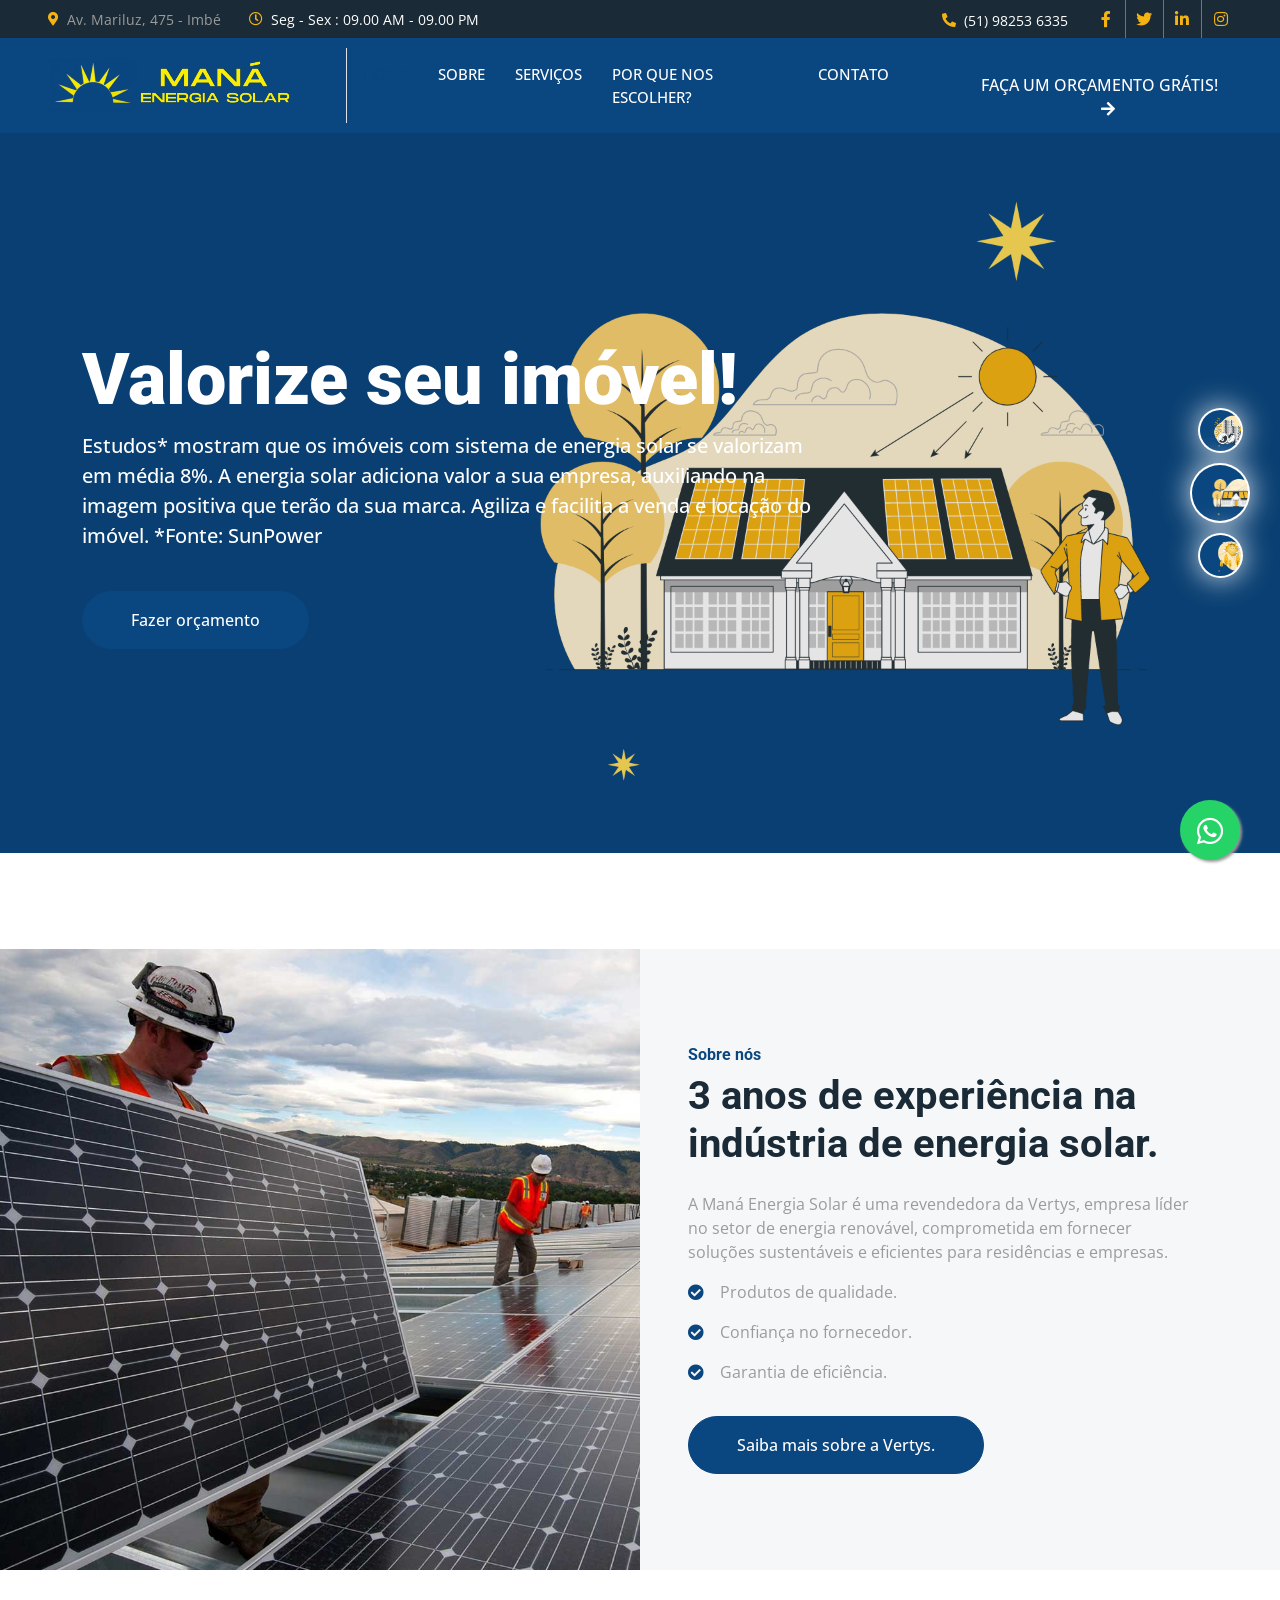
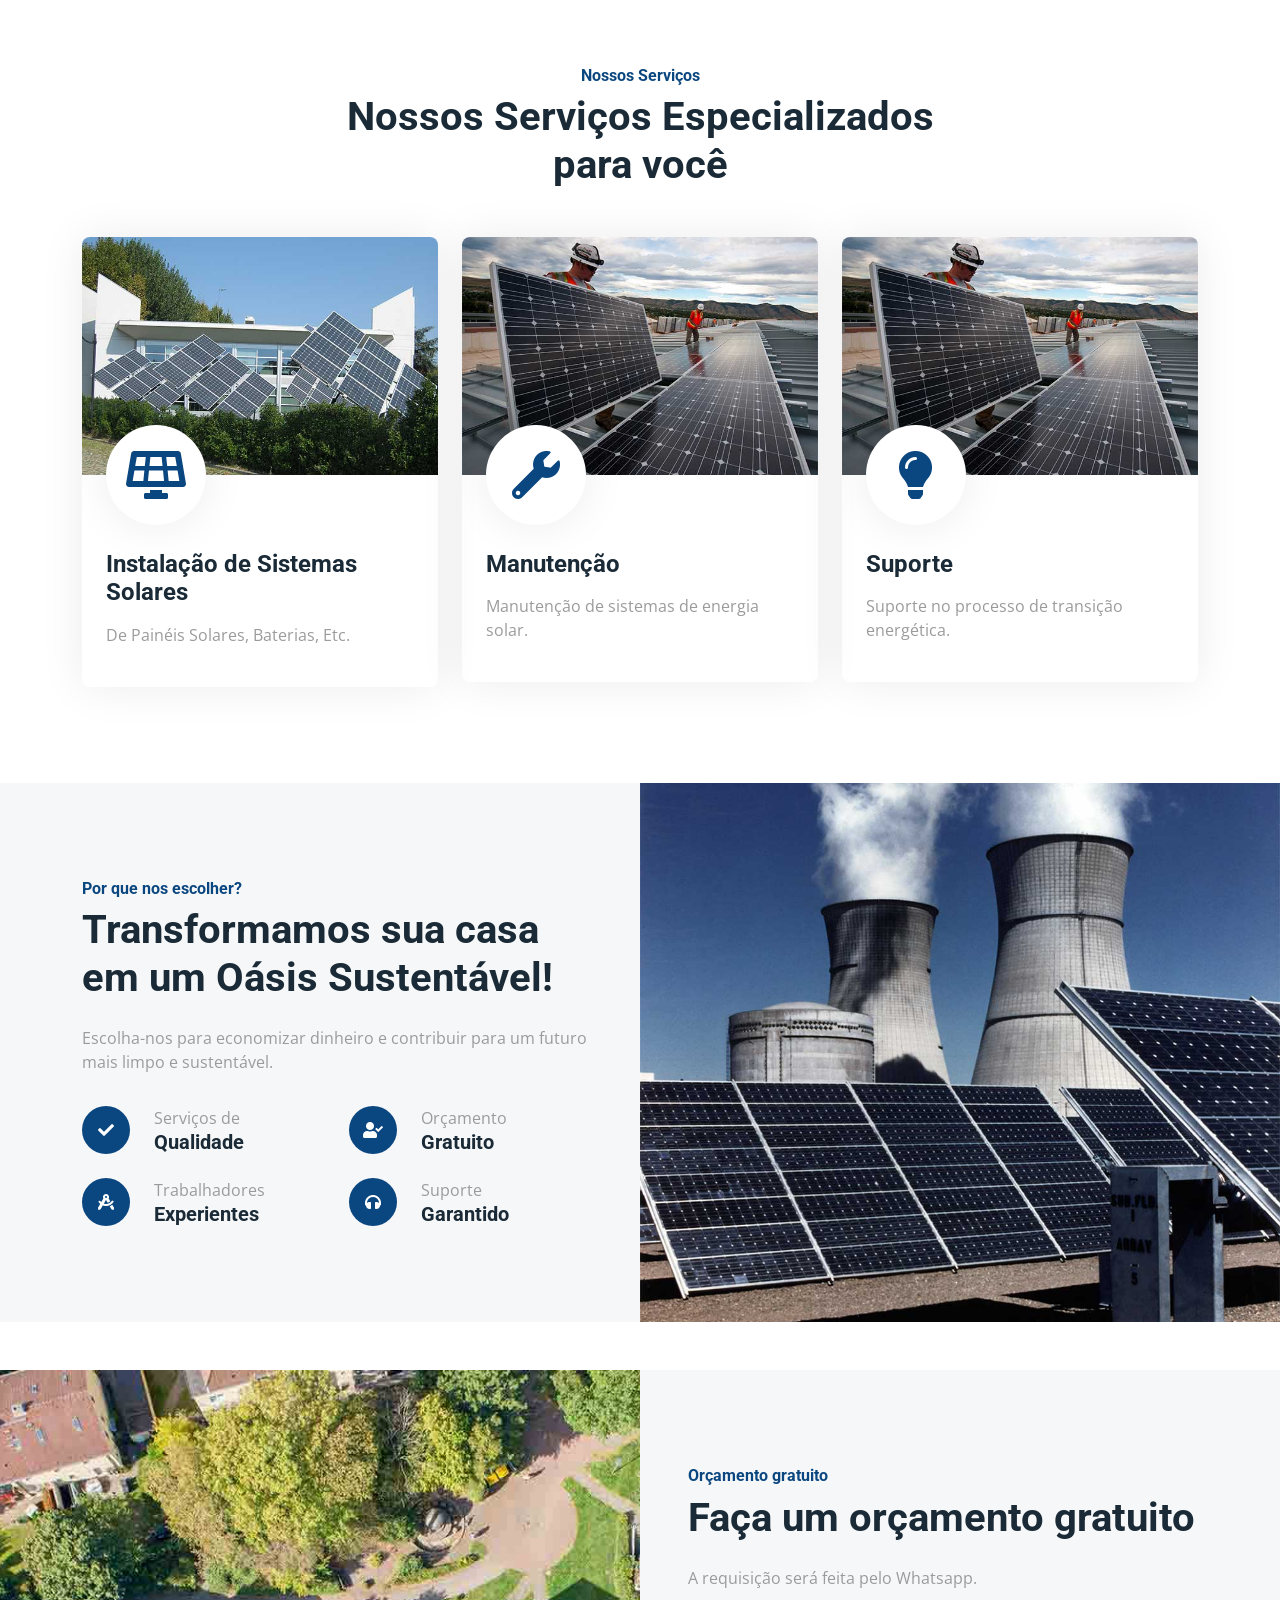
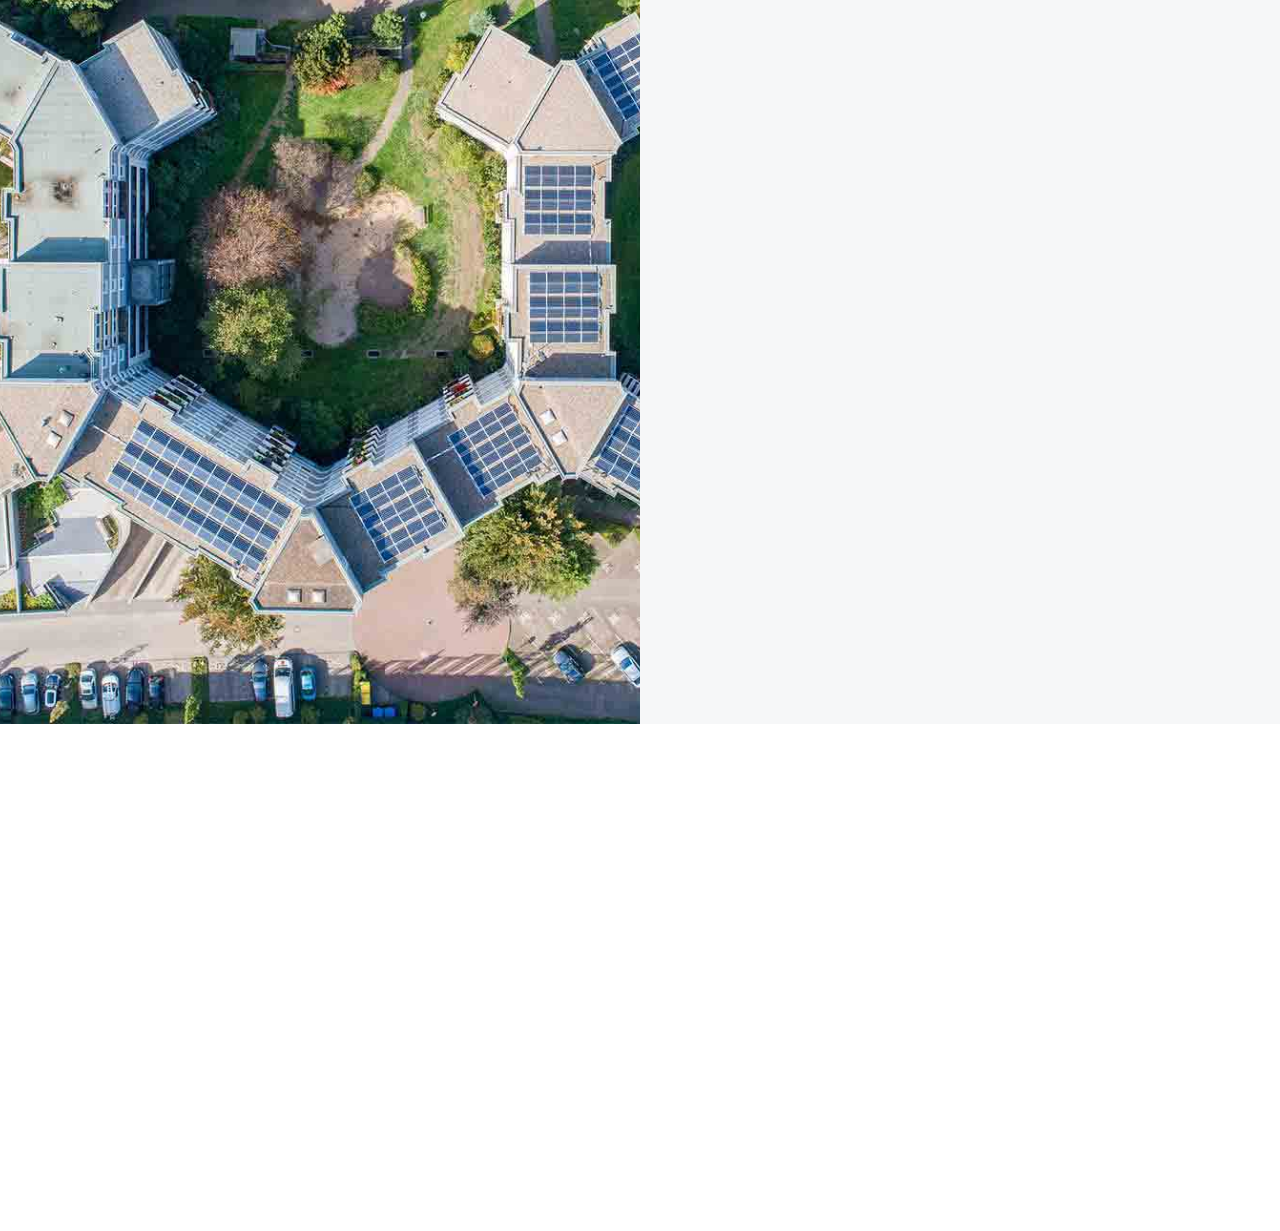
==== index.html @ 7a5b09f4 "Add files via upload" ====
<!DOCTYPE html>
<html lang="en">

<head>
    <meta charset="utf-8">
    <title>Maná Energia Solar</title>
    <meta content="width=device-width, initial-scale=1.0" name="viewport">
    <meta http-equiv='cache-control' content='no-cache'>
    <meta http-equiv='expires' content='0'>
    <meta http-equiv='pragma' content='no-cache'>
    <meta content="" name="keywords">
    <meta content="" name="description">

    <!-- Favicon -->
    <link href="img/favicon.ico" rel="icon">

    <!-- Google Web Fonts -->
    <link rel="preconnect" href="https://fonts.googleapis.com">
    <link rel="preconnect" href="https://fonts.gstatic.com" crossorigin>
    <link href="https://fonts.googleapis.com/css2?family=Open+Sans:wght@400;500&family=Roboto:wght@500;700;900&display=swap" rel="stylesheet"> 

    <!-- Icon Font Stylesheet -->
    <link href="https://cdnjs.cloudflare.com/ajax/libs/font-awesome/5.10.0/css/all.min.css" rel="stylesheet">
    <link href="https://cdn.jsdelivr.net/npm/bootstrap-icons@1.4.1/font/bootstrap-icons.css" rel="stylesheet">

    <!-- Libraries Stylesheet -->
    <link href="lib/animate/animate.min.css" rel="stylesheet">
    <link href="lib/owlcarousel/assets/owl.carousel.min.css" rel="stylesheet">
    <link href="lib/lightbox/css/lightbox.min.css" rel="stylesheet">

    <!-- Customized Bootstrap Stylesheet -->
    <link href="css/bootstrap.min.css" rel="stylesheet">

    <!-- Template Stylesheet -->
    <link href="css/style.css" rel="stylesheet">
</head>

<body>
    <!-- Spinner Start -->
    <div id="spinner" class="show bg-white position-fixed translate-middle w-100 vh-100 top-50 start-50 d-flex align-items-center justify-content-center">
        <div class="spinner-border yellow text-primary" style="width: 3rem; height: 3rem;" role="status">
            <span class="sr-only">Carregando...</span>
        </div>
    </div>
    <!-- Spinner End -->


    <!-- Topbar Start -->
    <div class="container-fluid bg-dark p-0">
        <div class="row gx-0 d-none d-lg-flex">
            <div class="col-lg-7 px-5 text-start">
                <div class="h-100 d-inline-flex align-items-center me-4">
                    <small class="fa fa-map-marker-alt yellow text-primary me-2"></small>
                    <small>Av. Mariluz, 475 - Imbé</small>
                </div>
                <div class="h-100 d-inline-flex align-items-center">
                    <small class="far fa-clock yellow text-primary me-2"></small>
                    <small class="white">Seg - Sex : 09.00 AM - 09.00 PM</small>
                </div>
            </div>
            <div class="col-lg-5 px-5 text-end">
                <div class="h-100 d-inline-flex align-items-center me-4">
                    <small class="fa fa-phone-alt yellow text-primary me-2"></small>
                    <small class="white">(51) 98253 6335</small>
                </div>
                <div class="h-100 d-inline-flex align-items-center mx-n2">
                    <a class="btn btn-square btn-link yellow rounded-0 border-0 border-end border-secondary" href=""><i class="fab fa-facebook-f"></i></a>
                    <a class="btn btn-square btn-link yellow rounded-0 border-0 border-end border-secondary" href=""><i class="fab fa-twitter"></i></a>
                    <a class="btn btn-square btn-link yellow rounded-0 border-0 border-end border-secondary" href=""><i class="fab fa-linkedin-in"></i></a>
                    <a class="btn btn-square btn-link yellow rounded-0" href=""><i class="fab fa-instagram"></i></a>
                </div>
            </div>
        </div>
    </div>
    <!-- Topbar End -->


    <!-- Navbar Start -->
    <nav class="navbar navbar-expand-lg navbar-custom-color navbar-light sticky-top p-0">
        <a href="index.html" class="navbar-brand d-flex align-items-center border-end px-4 px-lg-5">
        <!-- <h2 class="m-0 text-primary">Maná Energia Solar</h2> -->
        <img src="/img/logo-mana.png" width="250" height="55" alt="">
        </a>
        <button type="button" class="navbar-toggler me-4" data-bs-toggle="collapse" data-bs-target="#navbarCollapse">
            <span class="navbar-toggler-icon"></span>
        </button>
        <div class="collapse navbar-collapse" id="navbarCollapse">
            <div class="navbar-nav ms-auto p-4 p-lg-0">
                <a href="index.html" class="nav-item nav-link active">Home</a>
                <a href="#about" class="nav-item nav-link">Sobre</a>
                <a href="#services" class="nav-item nav-link">Serviços</a>
                <a href="#why-us" class="nav-item nav-link">Por que nos escolher?</a>
                <a href="#contact" class="nav-item nav-link">Contato</a>
            </div>
            <a href="https://whatsform.com/39elFk" class="btn btn-primary rounded-0 py-4 px-lg-5 d-none d-lg-block">FAÇA UM ORÇAMENTO GRÁTIS!<i class="fa fa-arrow-right ms-3"></i></a>
        </div>
    </nav>
    <!-- Navbar End -->


    <!-- Carousel Start -->
    <div class="container-fluid p-0 pb-5 wow fadeIn" data-wow-delay="0.1s">
        <div class="owl-carousel header-carousel position-relative">
            <div class="owl-carousel-item position-relative" data-dot="<img src='img/img-1.png'>">
                <img class="img-fluid" src="img/img-1.png" alt="">
                <div class="owl-carousel-inner">
                    <div class="container">
                        <div class="row justify-content-start">
                            <div class="col-10 col-lg-8">
                                <h1 class="display-2 text-white animated slideInDown">Se livre da conta de luz!</h1>
                                <p class="fs-5 fw-medium text-white mb-4 pb-3">Seja independente energéticamente.</p>
                                <a href="https://whatsform.com/39elFk" class="btn btn-primary rounded-pill py-3 px-5 animated slideInLeft">Fazer Orçamento</a>
                            </div>
                        </div>
                    </div>
                </div>
            </div>
            <div class="owl-carousel-item position-relative" data-dot="<img src='img/img-2.png'>">
                <img class="img-fluid" src="img/img-2.png" alt="">
                <div class="owl-carousel-inner">
                    <div class="container">
                        <div class="row justify-content-start">
                            <div class="col-10 col-lg-8">
                                <h1 class="display-2 text-white animated slideInDown">Valorize seu imóvel!</h1>
                                <p class="fs-5 fw-medium text-white mb-4 pb-3">Estudos* mostram que os imóveis com sistema de energia solar se valorizam em média 8%.

                                    A energia solar adiciona valor a sua empresa, auxiliando na imagem positiva que terão da sua marca. Agiliza e facilita a venda e locação do imóvel. *Fonte: SunPower</p>
                                <a href="https://whatsform.com/39elFk" class="btn btn-primary rounded-pill py-3 px-5 animated slideInLeft">Fazer orçamento</a>
                            </div>
                        </div>
                    </div>
                </div>
            </div>
            <div class="owl-carousel-item position-relative" data-dot="<img src='img/img-3.png'>">
                <img class="img-fluid" src="img/img-3.png" alt="">
                <div class="owl-carousel-inner">
                    <div class="container">
                        <div class="row justify-content-start">
                            <div class="col-10 col-lg-8">
                                <h1 class="display-2 text-white animated slideInDown">Faça bem ao meio ambiente!</h1>
                                <p class="fs-5 fw-medium text-white mb-4 pb-3">Você economiza dinheiro, a Terra economiza valorosos recursos. Assim, nos sentimos menos desconfortáveis sobre a maneira como consumimos energia.</p>
                                <a href="https://whatsform.com/39elFk" class="btn btn-primary rounded-pill py-3 px-5 animated slideInLeft">Fazer Orçamento</a>
                            </div>
                        </div>
                    </div>
                </div>
            </div>
        </div>
    </div>
    <!-- Carousel End -->


    <!-- Feature Start 
    <div class="container-xxl py-5">
        <div class="container">
            <div class="row g-5">
                <div class="col-md-6 col-lg-3 wow fadeIn" data-wow-delay="0.1s">
                    <div class="d-flex align-items-center mb-4">
                        <div class="btn-lg-square bg-primary rounded-circle me-3">
                            <i class="fa fa-users text-white"></i>
                        </div>
                        <h1 class="mb-0" data-toggle="counter-up">120</h1>
                    </div>
                    <h5 class="mb-3">Parcele em até</h5>
                    <span>Vezes!</span>
                </div>
                <div class="col-md-6 col-lg-3 wow fadeIn" data-wow-delay="0.3s">
                    <div class="d-flex align-items-center mb-4">
                        <div class="btn-lg-square bg-primary rounded-circle me-3">
                            <i class="fa fa-check text-white"></i>
                        </div>
                        <h1 class="mb-0" data-toggle="counter-up">4234</h1>
                    </div>
                    <h5 class="mb-3">Project Done</h5>
                    <span>Tempor erat elitr rebum at clita. Diam dolor diam ipsum sit</span>
                </div>
                <div class="col-md-6 col-lg-3 wow fadeIn" data-wow-delay="0.5s">
                    <div class="d-flex align-items-center mb-4">
                        <div class="btn-lg-square bg-primary rounded-circle me-3">
                            <i class="fa fa-award text-white"></i>
                        </div>
                        <h1 class="mb-0" data-toggle="counter-up">3123</h1>
                    </div>
                    <h5 class="mb-3">Awards Win</h5>
                    <span>Tempor erat elitr rebum at clita. Diam dolor diam ipsum sit</span>
                </div>
                <div class="col-md-6 col-lg-3 wow fadeIn" data-wow-delay="0.7s">
                    <div class="d-flex align-items-center mb-4">
                        <div class="btn-lg-square bg-primary rounded-circle me-3">
                            <i class="fa fa-users-cog text-white"></i>
                        </div>
                        <h1 class="mb-0" data-toggle="counter-up">1831</h1>
                    </div>
                    <h5 class="mb-3">Expert Workers</h5>
                    <span>Tempor erat elitr rebum at clita. Diam dolor diam ipsum sit</span>
                </div>
            </div>
        </div>
    </div>
    Feature Start -->


    <!-- About Start -->
    <div class="container-fluid bg-light overflow-hidden my-5 px-lg-0">
        <div id="about" class="container about px-lg-0">
            <div class="row g-0 mx-lg-0">
                <div class="col-lg-6 ps-lg-0 wow fadeIn" data-wow-delay="0.1s" style="min-height: 400px;">
                    <div class="position-relative h-100">
                        <img class="position-absolute img-fluid w-100 h-100" src="img/about.jpg" style="object-fit: cover;" alt="">
                    </div>
                </div>
                <div class="col-lg-6 about-text py-5 wow fadeIn" data-wow-delay="0.5s">
                    <div class="p-lg-5 pe-lg-0">
                        <h6 class="text-primary">Sobre nós</h6>
                        <h1 class="mb-4">3 anos de experiência na indústria de energia solar.</h1>
                        <p>A Maná Energia Solar é uma revendedora da Vertys, empresa líder no setor de energia renovável, comprometida em fornecer soluções sustentáveis e eficientes para residências e empresas.</p>
                        <p><i class="fa fa-check-circle text-primary me-3"></i>Produtos de qualidade.</p>
                        <p><i class="fa fa-check-circle text-primary me-3"></i>Confiança no fornecedor.</p>
                        <p><i class="fa fa-check-circle text-primary me-3"></i>Garantia de eficiência.</p>
                        <a href="https://institucional.vertysgroup.com/" class="btn btn-primary rounded-pill py-3 px-5 mt-3">Saiba mais sobre a Vertys.</a>
                    </div>
                </div>
            </div>
        </div>
    </div>
    <!-- About End -->


    <!-- Service Start -->
    <div class="container-xxl py-5">
        <div id="services" class="container">
            <div class="text-center mx-auto mb-5 wow fadeInUp" data-wow-delay="0.1s" style="max-width: 600px;">
                <h6 class="text-primary">Nossos Serviços</h6>
                <h1 class="mb-4">Nossos Serviços Especializados para você</h1>
            </div>
            <div class="row g-4">
                <div class="col-md-6 col-lg-4 wow fadeInUp" data-wow-delay="0.1s">
                    <div class="service-item rounded overflow-hidden">
                        <img class="img-fluid" src="img/img-600x400-1.jpg" alt="">
                        <div class="position-relative p-4 pt-0">
                            <div class="service-icon">
                                <i class="fa fa-solar-panel fa-3x"></i>
                            </div>
                            <h4 class="mb-3">Instalação de Sistemas Solares</h4>
                            <p>De Painéis Solares, Baterias, Etc.</p>
                        </div>
                    </div>
                </div>
                <div class="col-md-6 col-lg-4 wow fadeInUp" data-wow-delay="0.3s">
                    <div class="service-item rounded overflow-hidden">
                        <img class="img-fluid" src="img/img-600x400-3.jpg" alt="">
                        <div class="position-relative p-4 pt-0">
                            <div class="service-icon">
                                <i class="fa fa-wrench fa-3x"></i>
                            </div>
                            <h4 class="mb-3">Manutenção</h4>
                            <p>Manutenção de sistemas de energia solar.</p>
                        </div>
                    </div>
                </div>
                <div class="col-md-6 col-lg-4 wow fadeInUp" data-wow-delay="0.5s">
                    <div class="service-item rounded overflow-hidden">
                        <img class="img-fluid" src="img/img-600x400-3.jpg" alt="">
                        <div class="position-relative p-4 pt-0">
                            <div class="service-icon">
                                <i class="fa fa-lightbulb fa-3x"></i>
                            </div>
                            <h4 class="mb-3">Suporte</h4>
                            <p>Suporte no processo de transição energética.</p>
                        </div>
                    </div>
                </div>
            </div>
        </div>
    </div>
    <!-- Service End -->


    <!-- Feature Start -->
    <div class="container-fluid bg-light overflow-hidden my-5 px-lg-0">
        <div id="why-us" class="container feature px-lg-0">
            <div class="row g-0 mx-lg-0">
                <div class="col-lg-6 feature-text py-5 wow fadeIn" data-wow-delay="0.1s">
                    <div class="p-lg-5 ps-lg-0">
                        <h6 class="text-primary">Por que nos escolher?</h6>
                        <h1 class="mb-4">Transformamos sua casa em um Oásis Sustentável!</h1>
                        <p class="mb-4 pb-2">Escolha-nos para economizar dinheiro e contribuir para um futuro mais limpo e sustentável.</p>
                        <div class="row g-4">
                            <div class="col-6">
                                <div class="d-flex align-items-center">
                                    <div class="btn-lg-square bg-primary rounded-circle">
                                        <i class="fa fa-check text-white"></i>
                                    </div>
                                    <div class="ms-4">
                                        <p class="mb-0">Serviços de</p>
                                        <h5 class="mb-0">Qualidade</h5>
                                    </div>
                                </div>
                            </div>
                            <div class="col-6">
                                <div class="d-flex align-items-center">
                                    <div class="btn-lg-square bg-primary rounded-circle">
                                        <i class="fa fa-user-check text-white"></i>
                                    </div>
                                    <div class="ms-4">
                                        <p class="mb-0">Orçamento</p>
                                        <h5 class="mb-0">Gratuito</h5>
                                    </div>
                                </div>
                            </div>
                            <div class="col-6">
                                <div class="d-flex align-items-center">
                                    <div class="btn-lg-square bg-primary rounded-circle">
                                        <i class="fa fa-drafting-compass text-white"></i>
                                    </div>
                                    <div class="ms-4">
                                        <p class="mb-0">Trabalhadores</p>
                                        <h5 class="mb-0">Experientes</h5>
                                    </div>
                                </div>
                            </div>
                            <div class="col-6">
                                <div class="d-flex align-items-center">
                                    <div class="btn-lg-square bg-primary rounded-circle">
                                        <i class="fa fa-headphones text-white"></i>
                                    </div>
                                    <div class="ms-4">
                                        <p class="mb-0">Suporte</p>
                                        <h5 class="mb-0">Garantido</h5>
                                    </div>
                                </div>
                            </div>
                        </div>
                    </div>
                </div>
                <div class="col-lg-6 pe-lg-0 wow fadeIn" data-wow-delay="0.5s" style="min-height: 400px;">
                    <div class="position-relative h-100">
                        <img class="position-absolute img-fluid w-100 h-100" src="img/feature.jpg" style="object-fit: cover;" alt="">
                    </div>
                </div>
            </div>
        </div>
    </div>
    <!-- Feature End -->


    <!-- Projects Start 
    <div class="container-xxl py-5">
        <div class="container">
            <div class="text-center mx-auto mb-5 wow fadeInUp" data-wow-delay="0.1s" style="max-width: 600px;">
                <h6 class="text-primary">Our Projects</h6>
                <h1 class="mb-4">Visit Our Latest Solar And Renewable Energy Projects</h1>
            </div>
            <div class="row mt-n2 wow fadeInUp" data-wow-delay="0.3s">
                <div class="col-12 text-center">
                    <ul class="list-inline mb-5" id="portfolio-flters">
                        <li class="mx-2 active" data-filter="*">All</li>
                        <li class="mx-2" data-filter=".first">Solar Panels</li>
                        <li class="mx-2" data-filter=".second">Wind Turbines</li>
                        <li class="mx-2" data-filter=".third">Hydropower Plants</li>
                    </ul>
                </div>
            </div>
            <div class="row g-4 portfolio-container wow fadeInUp" data-wow-delay="0.5s">
                <div class="col-lg-4 col-md-6 portfolio-item first">
                    <div class="portfolio-img rounded overflow-hidden">
                        <img class="img-fluid" src="img/img-600x400-6.jpg" alt="">
                        <div class="portfolio-btn">
                            <a class="btn btn-lg-square btn-outline-light rounded-circle mx-1" href="img/img-600x400-6.jpg" data-lightbox="portfolio"><i class="fa fa-eye"></i></a>
                            <a class="btn btn-lg-square btn-outline-light rounded-circle mx-1" href=""><i class="fa fa-link"></i></a>
                        </div>
                    </div>
                    <div class="pt-3">
                        <p class="text-primary mb-0">Solar Panels</p>
                        <hr class="text-primary w-25 my-2">
                        <h5 class="lh-base">We Are pioneers of solar & renewable energy industry</h5>
                    </div>
                </div>
                <div class="col-lg-4 col-md-6 portfolio-item second">
                    <div class="portfolio-img rounded overflow-hidden">
                        <img class="img-fluid" src="img/img-600x400-5.jpg" alt="">
                        <div class="portfolio-btn">
                            <a class="btn btn-lg-square btn-outline-light rounded-circle mx-1" href="img/img-600x400-5.jpg" data-lightbox="portfolio"><i class="fa fa-eye"></i></a>
                            <a class="btn btn-lg-square btn-outline-light rounded-circle mx-1" href=""><i class="fa fa-link"></i></a>
                        </div>
                    </div>
                    <div class="pt-3">
                        <p class="text-primary mb-0">Wind Turbines</p>
                        <hr class="text-primary w-25 my-2">
                        <h5 class="lh-base">We Are pioneers of solar & renewable energy industry</h5>
                    </div>
                </div>
                <div class="col-lg-4 col-md-6 portfolio-item third">
                    <div class="portfolio-img rounded overflow-hidden">
                        <img class="img-fluid" src="img/img-600x400-4.jpg" alt="">
                        <div class="portfolio-btn">
                            <a class="btn btn-lg-square btn-outline-light rounded-circle mx-1" href="img/img-600x400-4.jpg" data-lightbox="portfolio"><i class="fa fa-eye"></i></a>
                            <a class="btn btn-lg-square btn-outline-light rounded-circle mx-1" href=""><i class="fa fa-link"></i></a>
                        </div>
                    </div>
                    <div class="pt-3">
                        <p class="text-primary mb-0">Hydropower Plants</p>
                        <hr class="text-primary w-25 my-2">
                        <h5 class="lh-base">We Are pioneers of solar & renewable energy industry</h5>
                    </div>
                </div>
                <div class="col-lg-4 col-md-6 portfolio-item first">
                    <div class="portfolio-img rounded overflow-hidden">
                        <img class="img-fluid" src="img/img-600x400-3.jpg" alt="">
                        <div class="portfolio-btn">
                            <a class="btn btn-lg-square btn-outline-light rounded-circle mx-1" href="img/img-600x400-3.jpg" data-lightbox="portfolio"><i class="fa fa-eye"></i></a>
                            <a class="btn btn-lg-square btn-outline-light rounded-circle mx-1" href=""><i class="fa fa-link"></i></a>
                        </div>
                    </div>
                    <div class="pt-3">
                        <p class="text-primary mb-0">Solar Panels</p>
                        <hr class="text-primary w-25 my-2">
                        <h5 class="lh-base">We Are pioneers of solar & renewable energy industry</h5>
                    </div>
                </div>
                <div class="col-lg-4 col-md-6 portfolio-item second">
                    <div class="portfolio-img rounded overflow-hidden">
                        <img class="img-fluid" src="img/img-600x400-2.jpg" alt="">
                        <div class="portfolio-btn">
                            <a class="btn btn-lg-square btn-outline-light rounded-circle mx-1" href="img/img-600x400-2.jpg" data-lightbox="portfolio"><i class="fa fa-eye"></i></a>
                            <a class="btn btn-lg-square btn-outline-light rounded-circle mx-1" href=""><i class="fa fa-link"></i></a>
                        </div>
                    </div>
                    <div class="pt-3">
                        <p class="text-primary mb-0">Wind Turbines</p>
                        <hr class="text-primary w-25 my-2">
                        <h5 class="lh-base">We Are pioneers of solar & renewable energy industry</h5>
                    </div>
                </div>
                <div class="col-lg-4 col-md-6 portfolio-item third">
                    <div class="portfolio-img rounded overflow-hidden">
                        <img class="img-fluid" src="img/img-600x400-1.jpg" alt="">
                        <div class="portfolio-btn">
                            <a class="btn btn-lg-square btn-outline-light rounded-circle mx-1" href="img/img-600x400-1.jpg" data-lightbox="portfolio"><i class="fa fa-eye"></i></a>
                            <a class="btn btn-lg-square btn-outline-light rounded-circle mx-1" href=""><i class="fa fa-link"></i></a>
                        </div>
                    </div>
                    <div class="pt-3">
                        <p class="text-primary mb-0">Hydropower Plants</p>
                        <hr class="text-primary w-25 my-2">
                        <h5 class="lh-base">We Are pioneers of solar & renewable energy industry</h5>
                    </div>
                </div>
            </div>
        </div>
    </div>
     Projects End -->


    <!-- Quote Start -->
    <div class="container-fluid bg-light overflow-hidden my-5 px-lg-0">
        <div class="container quote px-lg-0">
            <div class="row g-0 mx-lg-0">
                <div class="col-lg-6 ps-lg-0 wow fadeIn" data-wow-delay="0.1s" style="min-height: 400px;">
                    <div class="position-relative h-100">
                        <img class="position-absolute img-fluid w-100 h-100" src="img/quote.jpg" style="object-fit: cover;" alt="">
                    </div>
                </div>
                <div class="col-lg-6 quote-text py-5 wow fadeIn" data-wow-delay="0.5s">
                    <div class="p-lg-5 pe-lg-0">
                        <h6 class="text-primary">Orçamento gratuito</h6>
                        <h1 class="mb-4">Faça um orçamento gratuito</h1>
                        <p class="mb-4 pb-2">A requisição será feita pelo Whatsapp.</p>
                        <div><iframe src="https://whatsform.com/39elFk"  width="100%" height="600" frameBorder="0"></iframe></div>
                    </div>
                </div>
            </div>
        </div>
    </div>
    <!-- Quote End -->


    <!-- Team Start
    <div class="container-xxl py-5">
        <div class="container">
            <div class="text-center mx-auto mb-5 wow fadeInUp" data-wow-delay="0.1s" style="max-width: 600px;">
                <h6 class="text-primary">Team Member</h6>
                <h1 class="mb-4">Experienced Team Members</h1>
            </div>
            <div class="row g-4">
                <div class="col-lg-4 col-md-6 wow fadeInUp" data-wow-delay="0.1s">
                    <div class="team-item rounded overflow-hidden">
                        <div class="d-flex">
                            <img class="img-fluid w-75" src="img/team-1.jpg" alt="">
                            <div class="team-social w-25">
                                <a class="btn btn-lg-square btn-outline-primary rounded-circle mt-3" href=""><i class="fab fa-facebook-f"></i></a>
                                <a class="btn btn-lg-square btn-outline-primary rounded-circle mt-3" href=""><i class="fab fa-twitter"></i></a>
                                <a class="btn btn-lg-square btn-outline-primary rounded-circle mt-3" href=""><i class="fab fa-instagram"></i></a>
                            </div>
                        </div>
                        <div class="p-4">
                            <h5>Full Name</h5>
                            <span>Designation</span>
                        </div>
                    </div>
                </div>
                <div class="col-lg-4 col-md-6 wow fadeInUp" data-wow-delay="0.3s">
                    <div class="team-item rounded overflow-hidden">
                        <div class="d-flex">
                            <img class="img-fluid w-75" src="img/team-2.jpg" alt="">
                            <div class="team-social w-25">
                                <a class="btn btn-lg-square btn-outline-primary rounded-circle mt-3" href=""><i class="fab fa-facebook-f"></i></a>
                                <a class="btn btn-lg-square btn-outline-primary rounded-circle mt-3" href=""><i class="fab fa-twitter"></i></a>
                                <a class="btn btn-lg-square btn-outline-primary rounded-circle mt-3" href=""><i class="fab fa-instagram"></i></a>
                            </div>
                        </div>
                        <div class="p-4">
                            <h5>Full Name</h5>
                            <span>Designation</span>
                        </div>
                    </div>
                </div>
                <div class="col-lg-4 col-md-6 wow fadeInUp" data-wow-delay="0.5s">
                    <div class="team-item rounded overflow-hidden">
                        <div class="d-flex">
                            <img class="img-fluid w-75" src="img/team-3.jpg" alt="">
                            <div class="team-social w-25">
                                <a class="btn btn-lg-square btn-outline-primary rounded-circle mt-3" href=""><i class="fab fa-facebook-f"></i></a>
                                <a class="btn btn-lg-square btn-outline-primary rounded-circle mt-3" href=""><i class="fab fa-twitter"></i></a>
                                <a class="btn btn-lg-square btn-outline-primary rounded-circle mt-3" href=""><i class="fab fa-instagram"></i></a>
                            </div>
                        </div>
                        <div class="p-4">
                            <h5>Full Name</h5>
                            <span>Designation</span>
                        </div>
                    </div>
                </div>
            </div>
        </div>
    </div>
     Team End -->


    <!-- Testimonial Start 
    <div class="container-xxl py-5">
        <div class="container">
            <div class="text-center mx-auto mb-5 wow fadeInUp" data-wow-delay="0.1s" style="max-width: 600px;">
                <h6 class="text-primary">Testimonial</h6>
                <h1 class="mb-4">What Our Clients Say!</h1>
            </div>
            <div class="owl-carousel testimonial-carousel wow fadeInUp" data-wow-delay="0.1s">
                <div class="testimonial-item text-center">
                    <div class="testimonial-img position-relative">
                        <img class="img-fluid rounded-circle mx-auto mb-5" src="img/testimonial-1.jpg">
                        <div class="btn-square bg-primary rounded-circle">
                            <i class="fa fa-quote-left text-white"></i>
                        </div>
                    </div>
                    <div class="testimonial-text text-center rounded p-4">
                        <p>Clita clita tempor justo dolor ipsum amet kasd amet duo justo duo duo labore sed sed. Magna ut diam sit et amet stet eos sed clita erat magna elitr erat sit sit erat at rebum justo sea clita.</p>
                        <h5 class="mb-1">Client Name</h5>
                        <span class="fst-italic">Profession</span>
                    </div>
                </div>
                <div class="testimonial-item text-center">
                    <div class="testimonial-img position-relative">
                        <img class="img-fluid rounded-circle mx-auto mb-5" src="img/testimonial-2.jpg">
                        <div class="btn-square bg-primary rounded-circle">
                            <i class="fa fa-quote-left text-white"></i>
                        </div>
                    </div>
                    <div class="testimonial-text text-center rounded p-4">
                        <p>Clita clita tempor justo dolor ipsum amet kasd amet duo justo duo duo labore sed sed. Magna ut diam sit et amet stet eos sed clita erat magna elitr erat sit sit erat at rebum justo sea clita.</p>
                        <h5 class="mb-1">Client Name</h5>
                        <span class="fst-italic">Profession</span>
                    </div>
                </div>
                <div class="testimonial-item text-center">
                    <div class="testimonial-img position-relative">
                        <img class="img-fluid rounded-circle mx-auto mb-5" src="img/testimonial-3.jpg">
                        <div class="btn-square bg-primary rounded-circle">
                            <i class="fa fa-quote-left text-white"></i>
                        </div>
                    </div>
                    <div class="testimonial-text text-center rounded p-4">
                        <p>Clita clita tempor justo dolor ipsum amet kasd amet duo justo duo duo labore sed sed. Magna ut diam sit et amet stet eos sed clita erat magna elitr erat sit sit erat at rebum justo sea clita.</p>
                        <h5 class="mb-1">Client Name</h5>
                        <span class="fst-italic">Profession</span>
                    </div>
                </div>
            </div>
        </div>
    </div>
    Testimonial End -->


    <!-- Footer Start -->
    <div id="contact" class="container-fluid bg-dark text-body footer mt-5 pt-5 wow fadeIn" data-wow-delay="0.1s">
        <div class="container py-5">
            <div class="row g-5 justify-content-center">
                <div class="col-lg-3 col-md-6">
                    <h5 class="text-white mb-4">Contato</h5>
                    <p class="mb-2"><i class="fa fa-map-marker-alt me-3"></i>Av. Mariluz, 475 - Imbé - RS</p>
                    <p class="mb-2"><i class="fa fa-phone-alt me-3"></i>(51) 9 8253-6335</p>
                    <p class="mb-2"><i class="fa fa-envelope me-3"></i>manaenergiasolar@gmail.com</p>
                    <div class="d-flex pt-2">
                        <a class="btn btn-square btn-outline-light btn-social" href=""><i class="fab fa-twitter"></i></a>
                        <a class="btn btn-square btn-outline-light btn-social" href=""><i class="fab fa-facebook-f"></i></a>
                        <a class="btn btn-square btn-outline-light btn-social" href=""><i class="fab fa-youtube"></i></a>
                        <a class="btn btn-square btn-outline-light btn-social" href=""><i class="fab fa-linkedin-in"></i></a>
                    </div>
                </div>
                <div class="col-lg-3 col-md-6">
                    <h5 class="text-white mb-4">Links Rápidos</h5>
                    <a class="btn btn-link" href="">Inicio</a>
                    <a class="btn btn-link" href="">Sobre nós</a>
                    <a class="btn btn-link" href="">Nossos serviços</a>
                    <a class="btn btn-link" href="">Por que nos escolher?</a>
                    <a class="btn btn-link" href="">Contato</a>
                </div>
                <div class="col-lg-3 col-md-6">
                    <h5 class="text-white mb-4">Sobre nós</h5>
                    <h7 class="text-white">A Maná Energia Solar é uma revendedora da Vertys, empresa líder no setor de energia renovável, comprometida em fornecer soluções sustentáveis e eficientes para residências e empresas. </h7>
                </div>
            </div>
        </div>
        <div class="container">
            <div class="copyright">
                <div class="row">
                    <div class="col-md-6 text-center text-md-start mb-3 mb-md-0">
                        &copy; <a href="#">Maná Energia Solar</a>, Todos os direitos reservados.
                    </div>
                    <div class="col-md-6 text-center text-md-end">
                        Desenvolvido por <a href="https://rugidodoleao.com.br/home">Rugido do Leão</a>
                    </div>
                </div>
            </div>
        </div>
    </div>
    <!-- Footer End -->


        <!-- Whastapp Floating Button -->
        <a href="https://api.whatsapp.com/send?phone=555192536335&text=Quero%20um%20or%C3%A7amento!" class="float" target="_blank">
        <i class="fab fa-whatsapp my-float"></i></a>

    <!-- JavaScript Libraries -->
    <script src="https://code.jquery.com/jquery-3.4.1.min.js"></script>
    <script src="https://cdn.jsdelivr.net/npm/bootstrap@5.0.0/dist/js/bootstrap.bundle.min.js"></script>
    <script src="lib/wow/wow.min.js"></script>
    <script src="lib/easing/easing.min.js"></script>
    <script src="lib/waypoints/waypoints.min.js"></script>
    <script src="lib/counterup/counterup.min.js"></script>
    <script src="lib/owlcarousel/owl.carousel.min.js"></script>
    <script src="lib/isotope/isotope.pkgd.min.js"></script>
    <script src="lib/lightbox/js/lightbox.min.js"></script>

    <!-- Template Javascript -->
    <script src="js/main.js"></script>
</body>

</html>
---- css/style.css ----
/********** Template CSS **********/
:root {
    --primary: #0A467F;
    --light: #F6F7F8;
    --dark: #1A2A36;
}

.white {
    color: #FFFFFF !important;
}
.yellow {
    color: #F5B312 !important;
}
.fw-medium {
    font-weight: 500 !important;
}

.fw-bold {
    font-weight: 700 !important;
}

.fw-black {
    font-weight: 900 !important;
}

.back-to-top {
    position: fixed;
    display: none;
    right: 45px;
    bottom: 45px;
    z-index: 99;
}


/*** Spinner ***/
#spinner {
    opacity: 0;
    visibility: hidden;
    transition: opacity .5s ease-out, visibility 0s linear .5s;
    z-index: 99999;
}

#spinner.show {
    transition: opacity .5s ease-out, visibility 0s linear 0s;
    visibility: visible;
    opacity: 1;
}


/*** Button ***/
.btn {
    font-weight: 500;
    transition: .5s;
}

.btn.btn-primary,
.btn.btn-outline-primary:hover {
    color: #FFFFFF;
}

.btn-square {
    width: 38px;
    height: 38px;
}

.btn-sm-square {
    width: 32px;
    height: 32px;
}

.btn-lg-square {
    width: 48px;
    height: 48px;
}

.btn-square,
.btn-sm-square,
.btn-lg-square {
    padding: 0;
    display: flex;
    align-items: center;
    justify-content: center;
    font-weight: normal;
}

/*** Navbar ***/

.navbar-custom-color {
    background-color: #0A467F;
}

.navbar.sticky-top {
    top: -100px;
    transition: .5s;
}

.navbar .navbar-brand,
.navbar a.btn {
    height: 75px;
}

.navbar .navbar-nav .nav-link {
    margin-right: 30px;
    padding: 25px 0;
    color: white;
    font-size: 15px;
    font-weight: 500;
    text-transform: uppercase;
    outline: none;
}

.navbar .navbar-nav .nav-link:hover,
.navbar .navbar-nav .nav-link.active {
    color: var(--primary);
}

.navbar .dropdown-toggle::after {
    border: none;
    content: "\f107";
    font-family: "Font Awesome 5 Free";
    font-weight: 900;
    vertical-align: middle;
    margin-left: 8px;
}

@media (max-width: 991.98px) {
    .navbar .navbar-nav .nav-link  {
        margin-right: 0;
        padding: 10px 0;
    }

    .navbar .navbar-nav {
        border-top: 1px solid #EEEEEE;
    }
}

@media (min-width: 992px) {
    .navbar .nav-item .dropdown-menu {
        display: block;
        border: none;
        margin-top: 0;
        top: 150%;
        opacity: 0;
        visibility: hidden;
        transition: .5s;
    }

    .navbar .nav-item:hover .dropdown-menu {
        top: 100%;
        visibility: visible;
        transition: .5s;
        opacity: 1;
    }
}

.float{
	position:fixed;
	width:60px;
	height:60px;
	bottom:40px;
	right:40px;
	background-color:#25d366;
	color:#FFF;
	border-radius:50px;
	text-align:center;
    font-size:30px;
	box-shadow: 2px 2px 3px #999;
    z-index:100;
}

.my-float{
	margin-top:16px;
}



/*** Header ***/
.owl-carousel-inner {
    position: absolute;
    width: 100%;
    height: 100%;
    top: 0;
    left: 0;
    display: flex;
    align-items: center;
    background: rgba(0, 0, 0, .1);
}

@media (max-width: 768px) {
    .header-carousel .owl-carousel-item {
        position: relative;
        min-height: 500px;
    }

    .header-carousel .owl-carousel-item img {
        position: absolute;
        width: 100%;
        height: 100%;
        object-fit: cover;
    }

    .header-carousel .owl-carousel-item p {
        font-size: 16px !important;
    }
}

.header-carousel .owl-dots {
    position: absolute;
    width: 60px;
    height: 100%;
    top: 0;
    right: 30px;
    display: flex;
    flex-direction: column;
    align-items: center;
    justify-content: center;
}

.header-carousel .owl-dots .owl-dot {
    position: relative;
    width: 45px;
    height: 45px;
    margin: 5px 0;
    background: #FFFFFF;
    box-shadow: 0 0 30px rgba(255, 255, 255, .9);
    border-radius: 45px;
    transition: .5s;
}

.header-carousel .owl-dots .owl-dot.active {
    width: 60px;
    height: 60px;
}

.header-carousel .owl-dots .owl-dot img {
    position: absolute;
    width: 100%;
    height: 100%;
    object-fit: cover;
    padding: 2px;
    border-radius: 45px;
    transition: .5s;
}

.page-header {
    background: linear-gradient(rgba(0, 0, 0, .1), rgba(0, 0, 0, .1)), url(../img/carousel-1.jpg) center center no-repeat;
    background-size: cover;
}

.breadcrumb-item + .breadcrumb-item::before {
    color: var(--light);
}


/*** About ***/
@media (min-width: 992px) {
    .container.about {
        max-width: 100% !important;
    }

    .about-text  {
        padding-right: calc(((100% - 960px) / 2) + .75rem);
    }
}

@media (min-width: 1200px) {
    .about-text  {
        padding-right: calc(((100% - 1140px) / 2) + .75rem);
    }
}

@media (min-width: 1400px) {
    .about-text  {
        padding-right: calc(((100% - 1320px) / 2) + .75rem);
    }
}


/*** Service ***/
.service-item {
    box-shadow: 0 0 45px rgba(0, 0, 0, .08);
}

.service-icon {
    position: relative;
    margin: -50px 0 25px 0;
    width: 100px;
    height: 100px;
    display: flex;
    align-items: center;
    justify-content: center;
    color: var(--primary);
    background: #FFFFFF;
    border-radius: 100px;
    box-shadow: 0 0 45px rgba(0, 0, 0, .08);
    transition: .5s;
}

.service-item:hover .service-icon {
    color: #FFFFFF;
    background: var(--primary);
}


/*** Feature ***/
@media (min-width: 992px) {
    .container.feature {
        max-width: 100% !important;
    }

    .feature-text  {
        padding-left: calc(((100% - 960px) / 2) + .75rem);
    }
}

@media (min-width: 1200px) {
    .feature-text  {
        padding-left: calc(((100% - 1140px) / 2) + .75rem);
    }
}

@media (min-width: 1400px) {
    .feature-text  {
        padding-left: calc(((100% - 1320px) / 2) + .75rem);
    }
}


/*** Project Portfolio ***/
#portfolio-flters li {
    display: inline-block;
    font-weight: 500;
    color: var(--dark);
    cursor: pointer;
    transition: .5s;
    border-bottom: 2px solid transparent;
}

#portfolio-flters li:hover,
#portfolio-flters li.active {
    color: var(--primary);
    border-color: var(--primary);
}

.portfolio-img {
    position: relative;
}

.portfolio-img::before,
.portfolio-img::after {
    position: absolute;
    content: "";
    width: 0;
    height: 100%;
    top: 0;
    background: var(--dark);
    transition: .5s;
}

.portfolio-img::before {
    left: 50%;
}

.portfolio-img::after {
    right: 50%;
}

.portfolio-item:hover .portfolio-img::before {
    width: 51%;
    left: 0;
}

.portfolio-item:hover .portfolio-img::after {
    width: 51%;
    right: 0;
}

.portfolio-btn {
    position: absolute;
    top: 0;
    left: 0;
    width: 100%;
    height: 100%;
    display: flex;
    align-items: center;
    justify-content: center;
    opacity: 0;
    z-index: 1;
    transition: .5s;
}

.portfolio-item:hover .portfolio-btn {
    opacity: 1;
    transition-delay: .3s;
}


/*** Quote ***/
@media (min-width: 992px) {
    .container.quote {
        max-width: 100% !important;
    }

    .quote-text  {
        padding-right: calc(((100% - 960px) / 2) + .75rem);
    }
}

@media (min-width: 1200px) {
    .quote-text  {
        padding-right: calc(((100% - 1140px) / 2) + .75rem);
    }
}

@media (min-width: 1400px) {
    .quote-text  {
        padding-right: calc(((100% - 1320px) / 2) + .75rem);
    }
}


/*** Team ***/
.team-item {
    box-shadow: 0 0 45px rgba(0, 0, 0, .08);
}

.team-item img {
    border-radius: 8px 60px 0 0;
}

.team-item .team-social {
    display: flex;
    flex-direction: column;
    align-items: center;
    justify-content: flex-end;
    background: #FFFFFF;
    transition: .5s;
}


/*** Testimonial ***/
.testimonial-carousel::before {
    position: absolute;
    content: "";
    top: 0;
    left: 0;
    height: 100%;
    width: 0;
    background: linear-gradient(to right, rgba(255, 255, 255, 1) 0%, rgba(255, 255, 255, 0) 100%);
    z-index: 1;
}

.testimonial-carousel::after {
    position: absolute;
    content: "";
    top: 0;
    right: 0;
    height: 100%;
    width: 0;
    background: linear-gradient(to left, rgba(255, 255, 255, 1) 0%, rgba(255, 255, 255, 0) 100%);
    z-index: 1;
}

@media (min-width: 768px) {
    .testimonial-carousel::before,
    .testimonial-carousel::after {
        width: 200px;
    }
}

@media (min-width: 992px) {
    .testimonial-carousel::before,
    .testimonial-carousel::after {
        width: 300px;
    }
}

.testimonial-carousel .owl-nav {
    position: absolute;
    width: 350px;
    top: 20px;
    left: 50%;
    transform: translateX(-50%);
    display: flex;
    justify-content: space-between;
    opacity: 0;
    transition: .5s;
    z-index: 1;
}

.testimonial-carousel:hover .owl-nav {
    width: 300px;
    opacity: 1;
}

.testimonial-carousel .owl-nav .owl-prev,
.testimonial-carousel .owl-nav .owl-next {
    position: relative;
    color: var(--primary);
    font-size: 45px;
    transition: .5s;
}

.testimonial-carousel .owl-nav .owl-prev:hover,
.testimonial-carousel .owl-nav .owl-next:hover {
    color: var(--dark);
}

.testimonial-carousel .testimonial-img img {
    width: 100px;
    height: 100px;
}

.testimonial-carousel .testimonial-img .btn-square {
    position: absolute;
    bottom: -19px;
    left: 50%;
    transform: translateX(-50%);
}

.testimonial-carousel .owl-item .testimonial-text {
    margin-bottom: 30px;
    box-shadow: 0 0 45px rgba(0, 0, 0, .08);
    transform: scale(.8);
    transition: .5s;
}

.testimonial-carousel .owl-item.center .testimonial-text {
    transform: scale(1);
}


/*** Contact ***/
@media (min-width: 992px) {
    .container.contact {
        max-width: 100% !important;
    }

    .contact-text  {
        padding-left: calc(((100% - 960px) / 2) + .75rem);
    }
}

@media (min-width: 1200px) {
    .contact-text  {
        padding-left: calc(((100% - 1140px) / 2) + .75rem);
    }
}

@media (min-width: 1400px) {
    .contact-text  {
        padding-left: calc(((100% - 1320px) / 2) + .75rem);
    }
}


/*** Footer ***/
.footer .btn.btn-social {
    margin-right: 5px;
    color: #9B9B9B;
    border: 1px solid #9B9B9B;
    border-radius: 38px;
    transition: .3s;
}

.footer .btn.btn-social:hover {
    color: var(--primary);
    border-color: var(--light);
}

.footer .btn.btn-link {
    display: block;
    margin-bottom: 5px;
    padding: 0;
    text-align: left;
    color: #9B9B9B;
    font-weight: normal;
    text-transform: capitalize;
    transition: .3s;
}

.footer .btn.btn-link::before {
    position: relative;
    content: "\f105";
    font-family: "Font Awesome 5 Free";
    font-weight: 900;
    margin-right: 10px;
}

.footer .btn.btn-link:hover {
    color: #FFFFFF;
    letter-spacing: 1px;
    box-shadow: none;
}

.footer .copyright {
    padding: 25px 0;
    border-top: 1px solid rgba(256, 256, 256, .1);
}

.footer .copyright a {
    color: var(--light);
}

.footer .copyright a:hover {
    color: var(--primary);
}
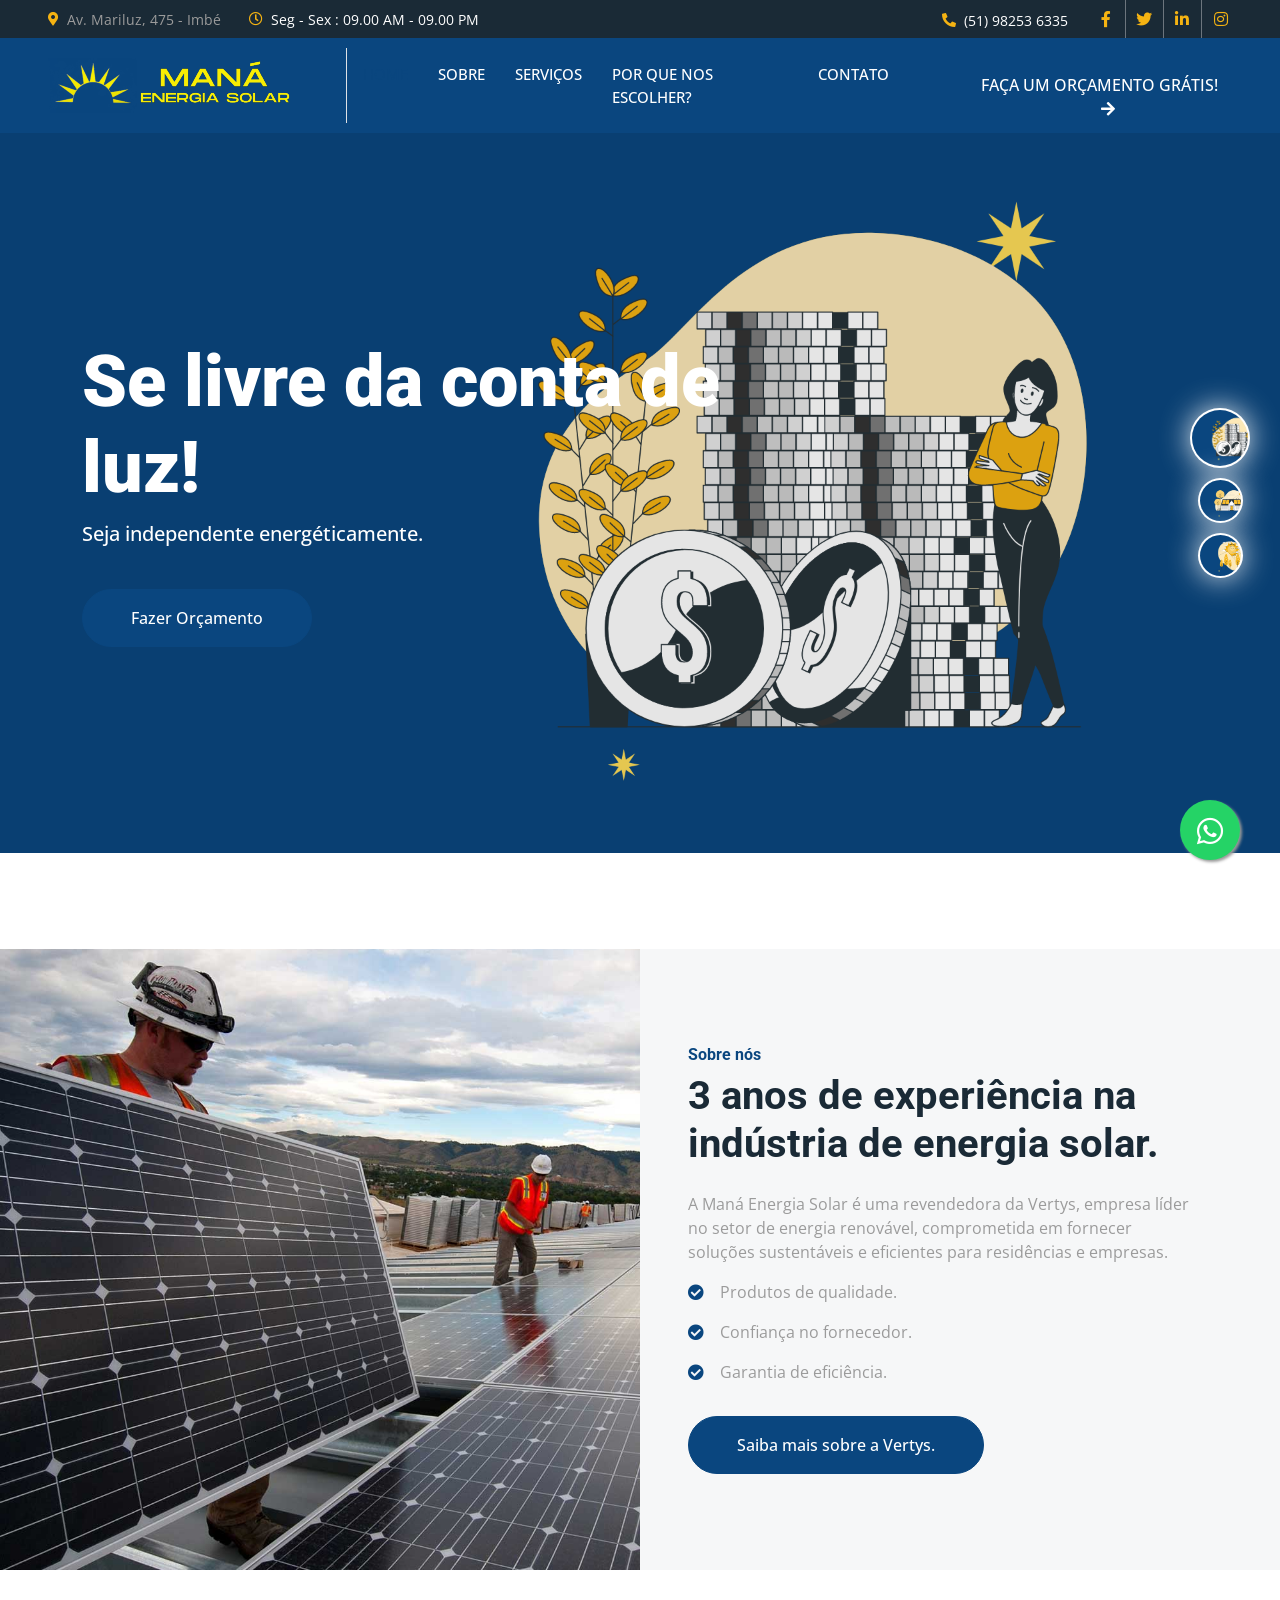
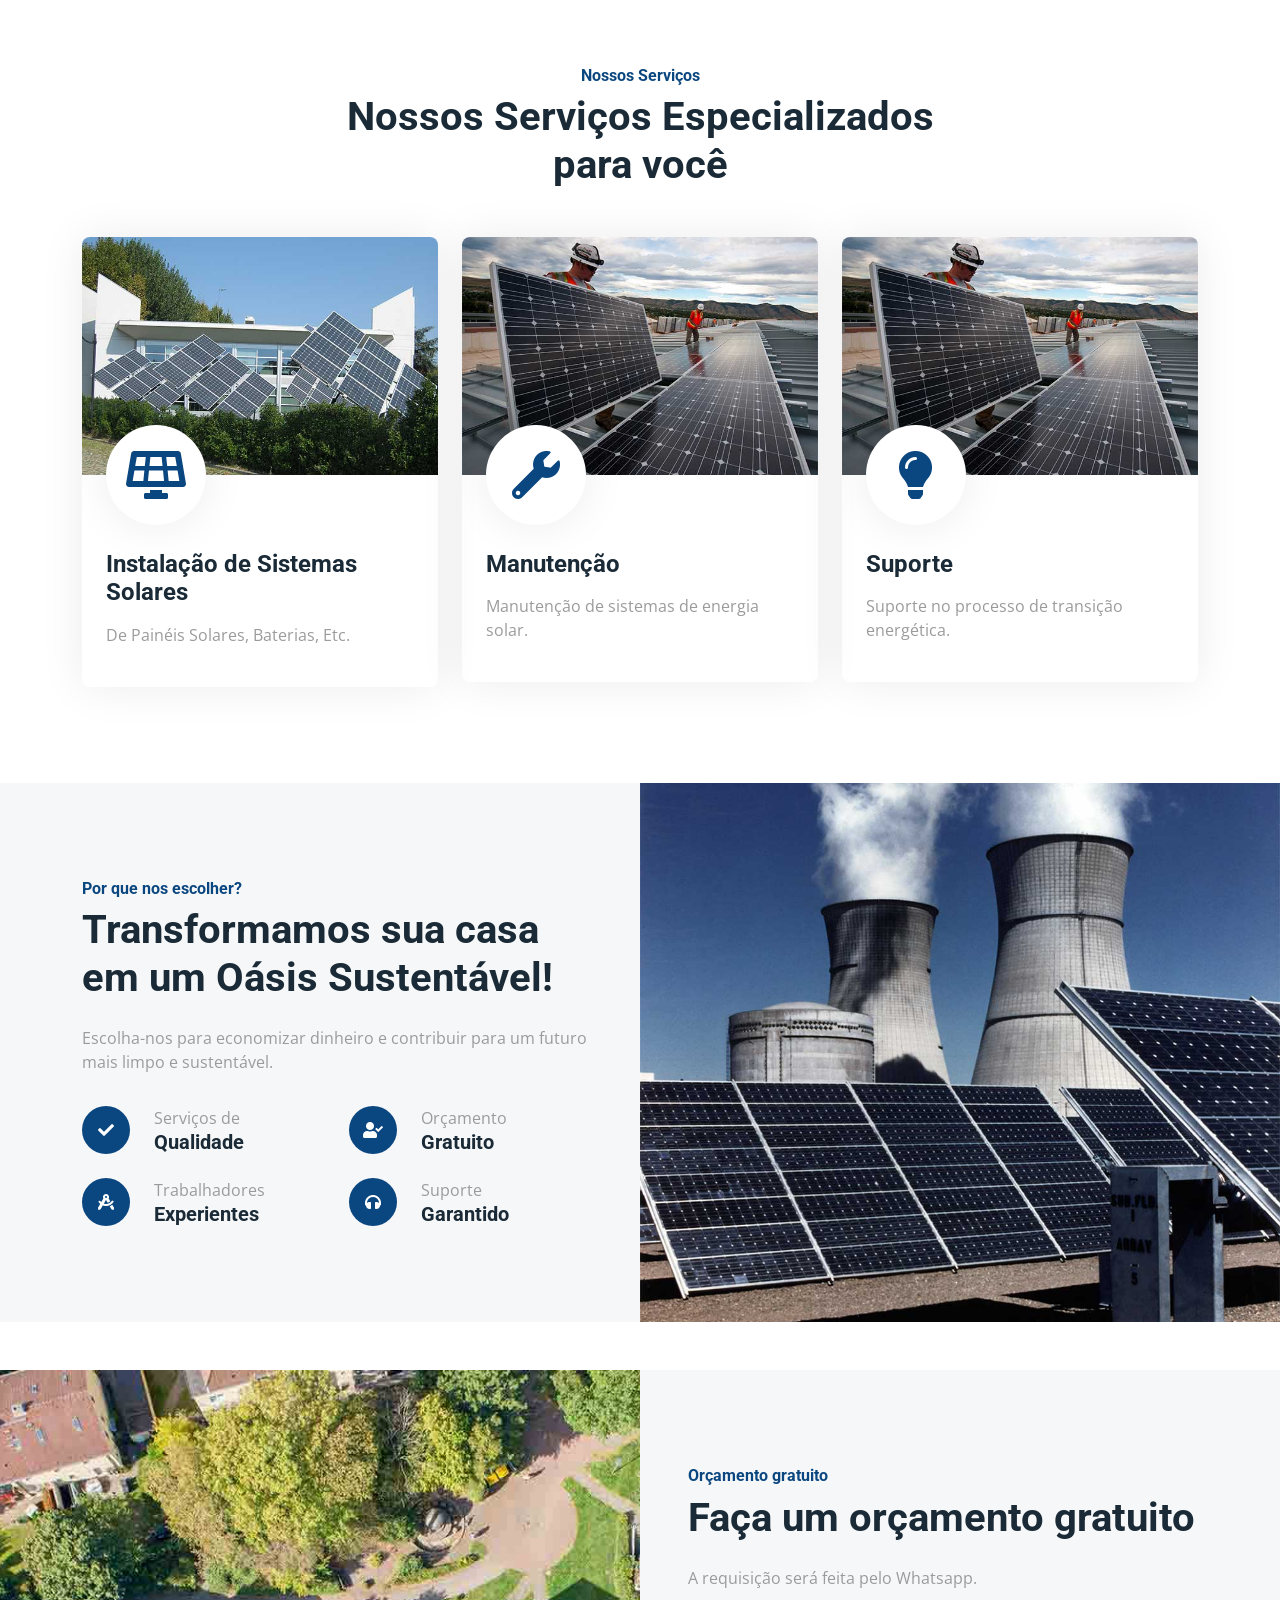
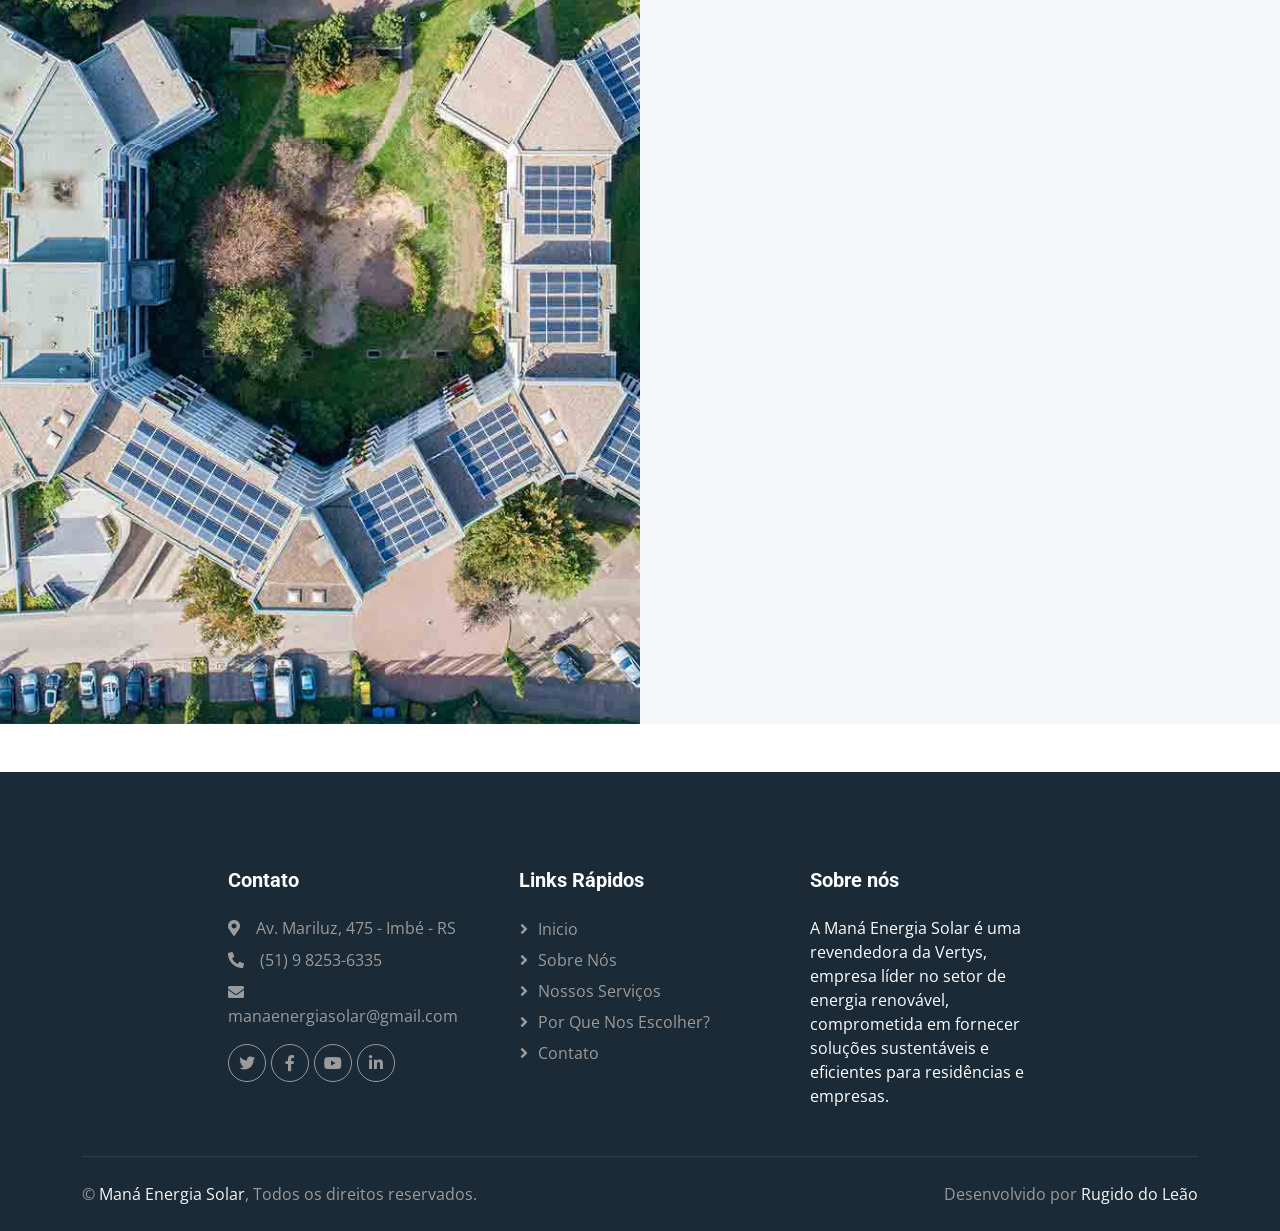
==== commit 240d336e: "Update index.html" ====
--- a/index.html
+++ b/index.html
@@ -79,7 +79,7 @@
     <nav class="navbar navbar-expand-lg navbar-custom-color navbar-light sticky-top p-0">
         <a href="index.html" class="navbar-brand d-flex align-items-center border-end px-4 px-lg-5">
         <!-- <h2 class="m-0 text-primary">Maná Energia Solar</h2> -->
-        <img src="/img/logo-mana.png" width="250" height="55" alt="">
+        <img src="https://marciolopesjr.github.io/manaenergia/img/logo-mana.png" width="250" height="55" alt="">
         </a>
         <button type="button" class="navbar-toggler me-4" data-bs-toggle="collapse" data-bs-target="#navbarCollapse">
             <span class="navbar-toggler-icon"></span>
@@ -655,4 +655,4 @@
     <script src="js/main.js"></script>
 </body>
 
-</html>+</html>
